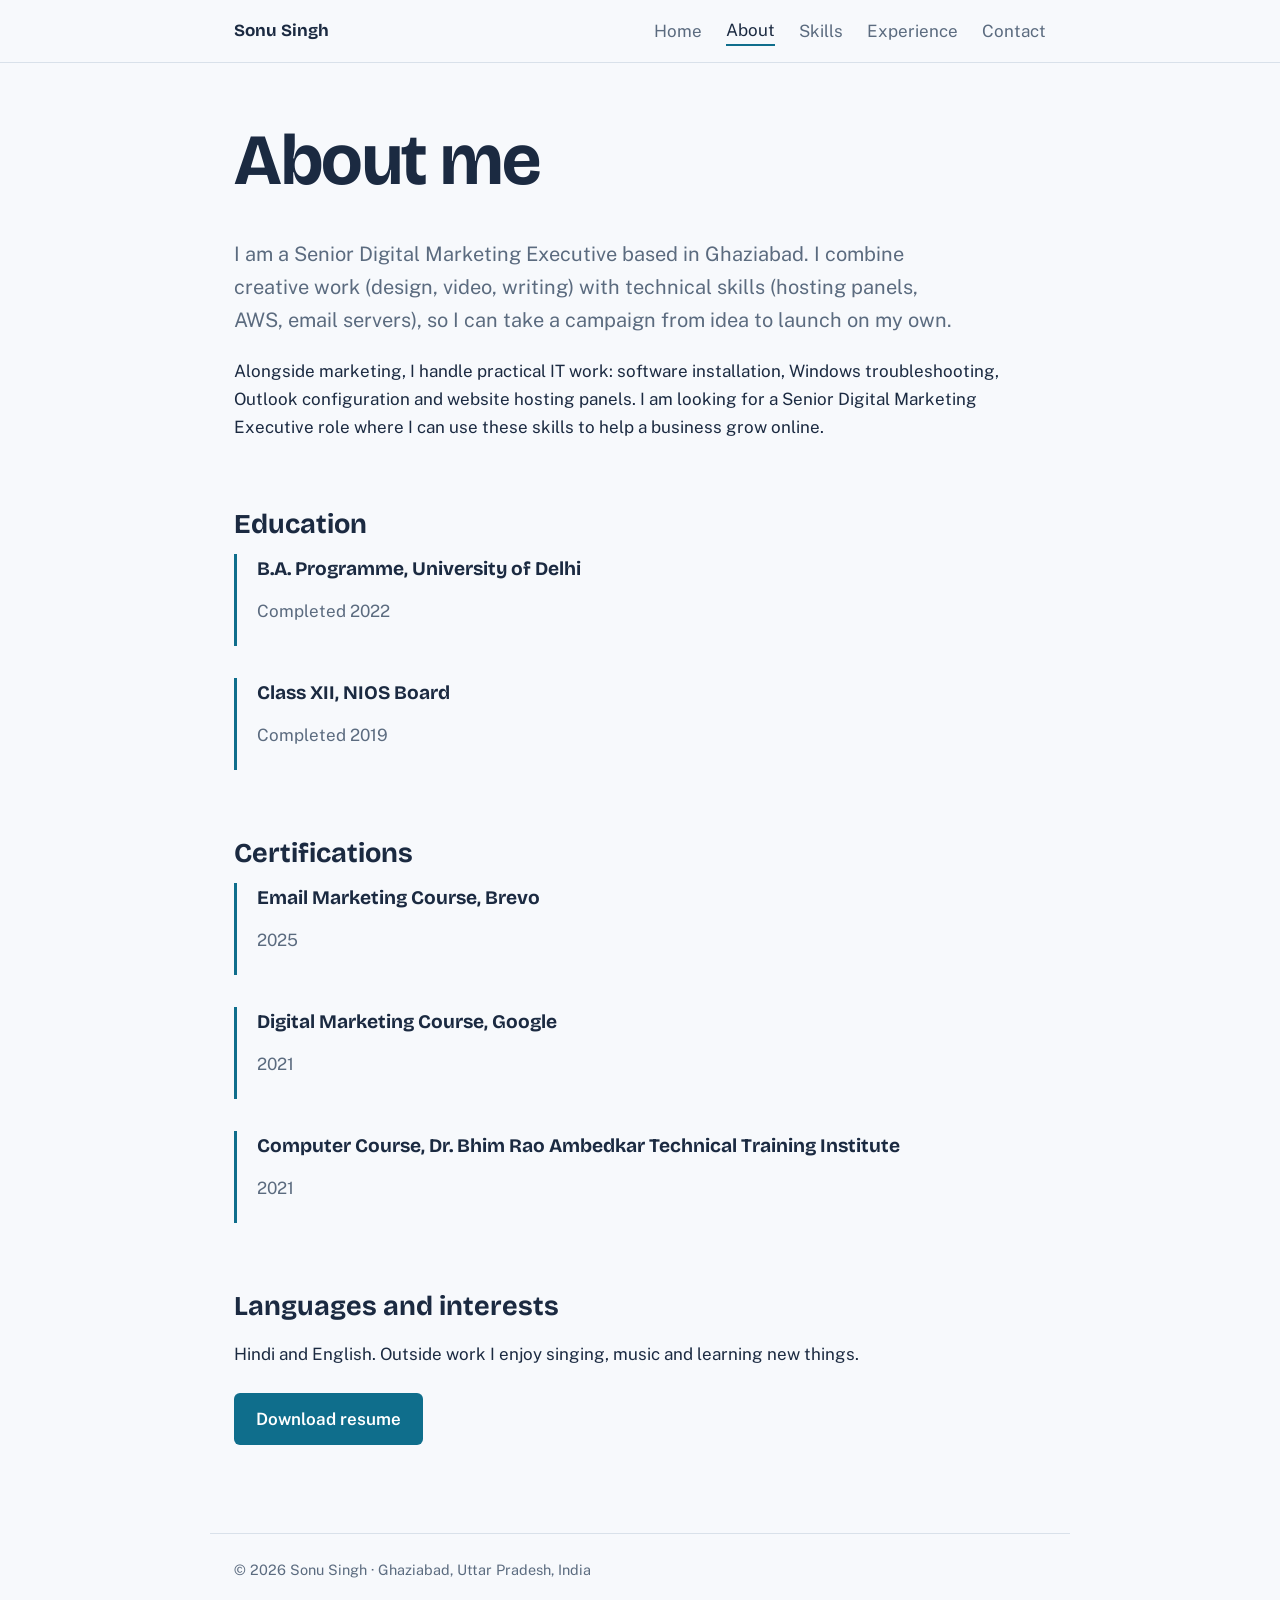
==== about.html @ 8582426d "Add files via upload" ====
<!DOCTYPE html>
<html lang="en"><head><meta charset="UTF-8"><meta name="viewport" content="width=device-width,initial-scale=1">
<title>About | Sonu Singh</title>
<meta name="description" content="Sonu Singh, Senior Digital Marketing Executive with 4+ years of experience in SEO, social media, email marketing and websites.">
<link rel="preconnect" href="https://fonts.googleapis.com"><link rel="preconnect" href="https://fonts.gstatic.com" crossorigin>
<link href="https://fonts.googleapis.com/css2?family=Bricolage+Grotesque:wght@600;700&family=Public+Sans:wght@400;600&display=swap" rel="stylesheet">
<link rel="stylesheet" href="style.css"></head><body>
<header><nav><a class="logo" href="index.html">Sonu Singh</a>
<a href="index.html">Home</a>
<a href="about.html" aria-current="page">About</a>
<a href="skills.html">Skills</a>
<a href="experience.html">Experience</a>
<a href="contact.html">Contact</a>
</nav></header>
<main>
<h1>About me</h1>
<p class="lead">I am a Senior Digital Marketing Executive based in Ghaziabad. I combine creative work (design, video, writing) with technical skills (hosting panels, AWS, email servers), so I can take a campaign from idea to launch on my own.</p>
<p>Alongside marketing, I handle practical IT work: software installation, Windows troubleshooting, Outlook configuration and website hosting panels. I am looking for a Senior Digital Marketing Executive role where I can use these skills to help a business grow online.</p>
<h2>Education</h2>
<div class="row"><h3>B.A. Programme, University of Delhi</h3><p class="meta">Completed 2022</p></div>
<div class="row"><h3>Class XII, NIOS Board</h3><p class="meta">Completed 2019</p></div>
<h2>Certifications</h2>
<div class="row"><h3>Email Marketing Course, Brevo</h3><p class="meta">2025</p></div>
<div class="row"><h3>Digital Marketing Course, Google</h3><p class="meta">2021</p></div>
<div class="row"><h3>Computer Course, Dr. Bhim Rao Ambedkar Technical Training Institute</h3><p class="meta">2021</p></div>
<h2>Languages and interests</h2>
<p>Hindi and English. Outside work I enjoy singing, music and learning new things.</p>
<a class="btn" href="resume.pdf">Download resume</a>
</main><footer>© 2026 Sonu Singh · Ghaziabad, Uttar Pradesh, India</footer></body></html>
---- style.css ----
:root{--bg:#f7f9fc;--ink:#1b2a41;--muted:#5b6b7f;--line:#d9e1ea;--accent:#0f6e8c;--surface:#fff}
@media (prefers-color-scheme:dark){:root{--bg:#10192a;--ink:#e8eef6;--muted:#9fb0c4;--line:#27374d;--accent:#5cc2e0;--surface:#16233a}}
*{box-sizing:border-box}
html{scroll-behavior:smooth}
body{margin:0;background:var(--bg);color:var(--ink);font:17px/1.65 "Public Sans",system-ui,sans-serif}
h1,h2,h3{font-family:"Bricolage Grotesque","Public Sans",sans-serif;line-height:1.15;margin:0 0 .5em}
h1{font-size:clamp(2.4rem,7vw,4.5rem);letter-spacing:-.02em}
h2{font-size:1.7rem;margin-top:2.5em}
h3{font-size:1.2rem;margin-bottom:.2em}
a{color:var(--accent)}
a:focus-visible,.btn:focus-visible{outline:3px solid var(--accent);outline-offset:3px}
header{border-bottom:1px solid var(--line)}
nav{max-width:860px;margin:auto;padding:16px 24px;display:flex;flex-wrap:wrap;gap:8px 24px;align-items:center}
nav .logo{font-family:"Bricolage Grotesque",sans-serif;font-weight:700;color:var(--ink);text-decoration:none;margin-right:auto}
nav a{text-decoration:none;color:var(--muted)}
nav a[aria-current="page"]{color:var(--ink);border-bottom:2px solid var(--accent)}
main{max-width:860px;margin:auto;padding:56px 24px 80px}
.lead{font-size:1.25rem;color:var(--muted);max-width:60ch}
.btn{display:inline-block;padding:12px 22px;border-radius:6px;background:var(--accent);color:#fff;text-decoration:none;font-weight:600;margin:8px 12px 8px 0}
.btn.alt{background:transparent;color:var(--ink);border:1px solid var(--line)}
.row{border-left:3px solid var(--accent);padding:4px 0 4px 20px;margin:0 0 32px}
.row small,.meta{color:var(--muted)}
.tags{display:flex;flex-wrap:wrap;gap:8px;padding:0;list-style:none}
.tags li{border:1px solid var(--line);background:var(--surface);padding:4px 12px;border-radius:999px;font-size:.9rem}
.hero-in{animation:in .7s ease both}
@keyframes in{from{opacity:0;transform:translateY(12px)}}
@media (prefers-reduced-motion:reduce){.hero-in{animation:none}html{scroll-behavior:auto}}
footer{max-width:860px;margin:auto;padding:24px;border-top:1px solid var(--line);color:var(--muted);font-size:.9rem}
.grid2{display:grid;grid-template-columns:repeat(auto-fit,minmax(240px,1fr));gap:8px 40px}
.grid2 h3{margin-top:1.4em}
.grid2 ul{padding-left:18px;margin:0;color:var(--muted)}
.row ul{padding-left:18px;margin:.5em 0}
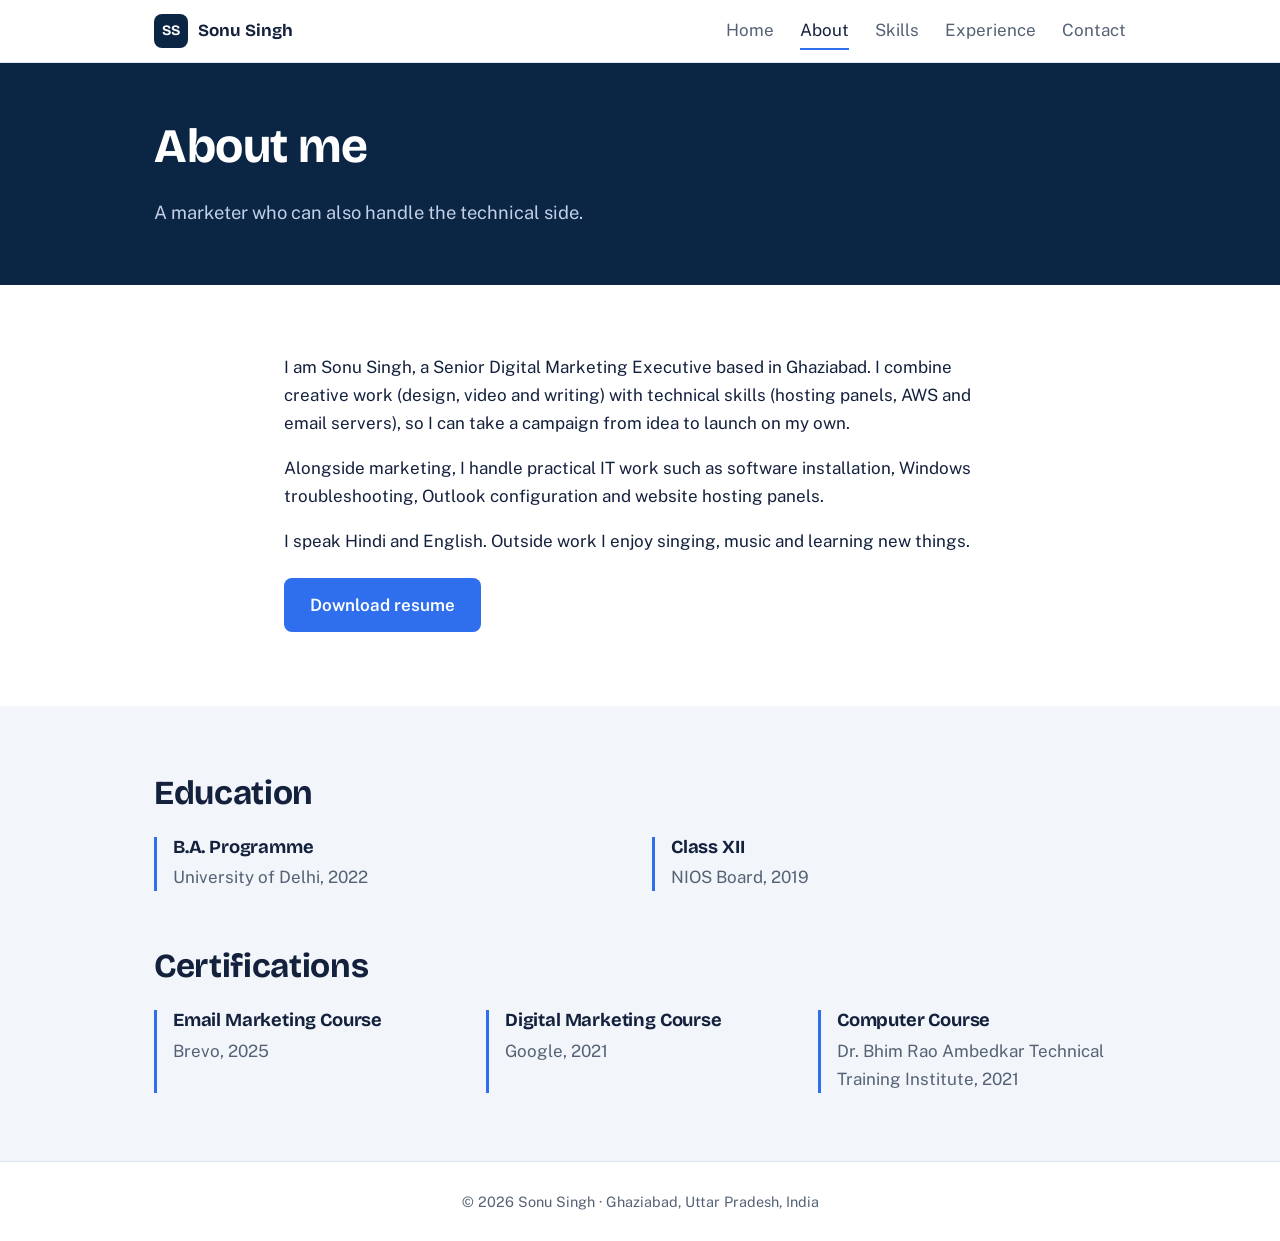
==== commit cc82566b: "Add files via upload" ====
--- a/about.html
+++ b/about.html
@@ -1,29 +1,28 @@
 <!DOCTYPE html>
 <html lang="en"><head><meta charset="UTF-8"><meta name="viewport" content="width=device-width,initial-scale=1">
-<title>About | Sonu Singh</title>
-<meta name="description" content="Sonu Singh, Senior Digital Marketing Executive with 4+ years of experience in SEO, social media, email marketing and websites.">
+<title>About | Sonu Singh, Senior Digital Marketing Executive</title>
+<meta name="description" content="Sonu Singh is a Senior Digital Marketing Executive with 4+ years of experience in SEO, social media, email marketing and website management.">
 <link rel="preconnect" href="https://fonts.googleapis.com"><link rel="preconnect" href="https://fonts.gstatic.com" crossorigin>
 <link href="https://fonts.googleapis.com/css2?family=Bricolage+Grotesque:wght@600;700&family=Public+Sans:wght@400;600&display=swap" rel="stylesheet">
 <link rel="stylesheet" href="style.css"></head><body>
-<header><nav><a class="logo" href="index.html">Sonu Singh</a>
+<header><nav><a class="logo" href="index.html"><b>SS</b>Sonu Singh</a>
 <a href="index.html">Home</a>
 <a href="about.html" aria-current="page">About</a>
 <a href="skills.html">Skills</a>
 <a href="experience.html">Experience</a>
 <a href="contact.html">Contact</a>
 </nav></header>
-<main>
-<h1>About me</h1>
-<p class="lead">I am a Senior Digital Marketing Executive based in Ghaziabad. I combine creative work (design, video, writing) with technical skills (hosting panels, AWS, email servers), so I can take a campaign from idea to launch on my own.</p>
-<p>Alongside marketing, I handle practical IT work: software installation, Windows troubleshooting, Outlook configuration and website hosting panels. I am looking for a Senior Digital Marketing Executive role where I can use these skills to help a business grow online.</p>
-<h2>Education</h2>
-<div class="row"><h3>B.A. Programme, University of Delhi</h3><p class="meta">Completed 2022</p></div>
-<div class="row"><h3>Class XII, NIOS Board</h3><p class="meta">Completed 2019</p></div>
-<h2>Certifications</h2>
-<div class="row"><h3>Email Marketing Course, Brevo</h3><p class="meta">2025</p></div>
-<div class="row"><h3>Digital Marketing Course, Google</h3><p class="meta">2021</p></div>
-<div class="row"><h3>Computer Course, Dr. Bhim Rao Ambedkar Technical Training Institute</h3><p class="meta">2021</p></div>
-<h2>Languages and interests</h2>
-<p>Hindi and English. Outside work I enjoy singing, music and learning new things.</p>
-<a class="btn" href="resume.pdf">Download resume</a>
-</main><footer>© 2026 Sonu Singh · Ghaziabad, Uttar Pradesh, India</footer></body></html>
+<div class="page-head"><div class="wrap"><h1>About me</h1><p>A marketer who can also handle the technical side.</p></div></div>
+<section class="s"><div class="wrap" style="max-width:760px">
+<p>I am Sonu Singh, a Senior Digital Marketing Executive based in Ghaziabad. I combine creative work (design, video and writing) with technical skills (hosting panels, AWS and email servers), so I can take a campaign from idea to launch on my own.</p>
+<p>Alongside marketing, I handle practical IT work such as software installation, Windows troubleshooting, Outlook configuration and website hosting panels.</p>
+<p>I speak Hindi and English. Outside work I enjoy singing, music and learning new things.</p>
+<a class="btn" href="resume.pdf">Download resume</a></div></section>
+<section class="s soft"><div class="wrap"><h2>Education</h2><div class="edu">
+<div><h3>B.A. Programme</h3><p>University of Delhi, 2022</p></div>
+<div><h3>Class XII</h3><p>NIOS Board, 2019</p></div></div>
+<h2 style="margin-top:56px">Certifications</h2><div class="edu">
+<div><h3>Email Marketing Course</h3><p>Brevo, 2025</p></div>
+<div><h3>Digital Marketing Course</h3><p>Google, 2021</p></div>
+<div><h3>Computer Course</h3><p>Dr. Bhim Rao Ambedkar Technical Training Institute, 2021</p></div></div></div></section>
+<footer>© 2026 Sonu Singh · Ghaziabad, Uttar Pradesh, India</footer></body></html>
--- a/style.css
+++ b/style.css
@@ -1,32 +1,61 @@
-:root{--bg:#f7f9fc;--ink:#1b2a41;--muted:#5b6b7f;--line:#d9e1ea;--accent:#0f6e8c;--surface:#fff}
-@media (prefers-color-scheme:dark){:root{--bg:#10192a;--ink:#e8eef6;--muted:#9fb0c4;--line:#27374d;--accent:#5cc2e0;--surface:#16233a}}
+:root{--bg:#fff;--soft:#f2f5fa;--ink:#14213d;--muted:#556275;--line:#dde4ee;--blue:#2f6fed;--navy:#0b2545;--on-blue:#fff}
+@media (prefers-color-scheme:dark){:root{--bg:#0d1626;--soft:#121e33;--ink:#e9eef7;--muted:#a3b1c6;--line:#25344e;--blue:#6d9bff;--navy:#091428;--on-blue:#0d1626}}
 *{box-sizing:border-box}
 html{scroll-behavior:smooth}
 body{margin:0;background:var(--bg);color:var(--ink);font:17px/1.65 "Public Sans",system-ui,sans-serif}
-h1,h2,h3{font-family:"Bricolage Grotesque","Public Sans",sans-serif;line-height:1.15;margin:0 0 .5em}
-h1{font-size:clamp(2.4rem,7vw,4.5rem);letter-spacing:-.02em}
-h2{font-size:1.7rem;margin-top:2.5em}
-h3{font-size:1.2rem;margin-bottom:.2em}
-a{color:var(--accent)}
-a:focus-visible,.btn:focus-visible{outline:3px solid var(--accent);outline-offset:3px}
-header{border-bottom:1px solid var(--line)}
-nav{max-width:860px;margin:auto;padding:16px 24px;display:flex;flex-wrap:wrap;gap:8px 24px;align-items:center}
-nav .logo{font-family:"Bricolage Grotesque",sans-serif;font-weight:700;color:var(--ink);text-decoration:none;margin-right:auto}
-nav a{text-decoration:none;color:var(--muted)}
-nav a[aria-current="page"]{color:var(--ink);border-bottom:2px solid var(--accent)}
-main{max-width:860px;margin:auto;padding:56px 24px 80px}
-.lead{font-size:1.25rem;color:var(--muted);max-width:60ch}
-.btn{display:inline-block;padding:12px 22px;border-radius:6px;background:var(--accent);color:#fff;text-decoration:none;font-weight:600;margin:8px 12px 8px 0}
-.btn.alt{background:transparent;color:var(--ink);border:1px solid var(--line)}
-.row{border-left:3px solid var(--accent);padding:4px 0 4px 20px;margin:0 0 32px}
-.row small,.meta{color:var(--muted)}
-.tags{display:flex;flex-wrap:wrap;gap:8px;padding:0;list-style:none}
-.tags li{border:1px solid var(--line);background:var(--surface);padding:4px 12px;border-radius:999px;font-size:.9rem}
+h1,h2,h3{font-family:"Bricolage Grotesque","Public Sans",sans-serif;line-height:1.15;margin:0 0 .5em;letter-spacing:-.01em}
+h1{font-size:clamp(2.3rem,6vw,4rem)}
+h2{font-size:clamp(1.6rem,3.5vw,2.1rem)}
+h3{font-size:1.15rem;margin-bottom:.3em}
+p{margin:0 0 1em}
+a{color:var(--blue)}
+:focus-visible{outline:3px solid var(--blue);outline-offset:3px}
+.wrap{max-width:1020px;margin:auto;padding:0 24px}
+header{position:sticky;top:0;z-index:5;background:var(--bg);border-bottom:1px solid var(--line)}
+nav{max-width:1020px;margin:auto;padding:12px 24px;display:flex;flex-wrap:wrap;gap:6px 26px;align-items:center}
+.logo{display:flex;align-items:center;gap:10px;margin-right:auto;font-family:"Bricolage Grotesque",sans-serif;font-weight:700;color:var(--ink);text-decoration:none}
+.logo b{display:grid;place-items:center;width:34px;height:34px;border-radius:8px;background:var(--navy);color:#fff;font-size:.9rem}
+nav a:not(.logo){text-decoration:none;color:var(--muted);padding:4px 0;border-bottom:2px solid transparent}
+nav a:not(.logo):hover{color:var(--ink)}
+nav a[aria-current="page"]{color:var(--ink);border-color:var(--blue)}
+.btn{display:inline-block;padding:13px 26px;border-radius:8px;background:var(--blue);color:var(--on-blue);text-decoration:none;font-weight:600;margin:6px 12px 6px 0}
+.btn.alt{background:transparent;color:inherit;border:1.5px solid currentColor}
+.hero{background:var(--navy);color:#fff;padding:84px 0}
+.hero .wrap{display:grid;grid-template-columns:1fr auto;gap:48px;align-items:center}
+.hero .btn{background:#fff;color:var(--navy)}
+.hero .btn.alt{background:transparent;color:#fff}
+.hero p.lead{color:#c3d0e6;font-size:1.2rem;max-width:56ch}
+.role{color:#8fb2ff;font-weight:600;margin-bottom:12px}
+.mono{width:180px;height:180px;border-radius:50%;border:2px solid rgba(255,255,255,.3);display:grid;place-items:center;font:700 3.6rem "Bricolage Grotesque",sans-serif;background:rgba(255,255,255,.06)}
 .hero-in{animation:in .7s ease both}
-@keyframes in{from{opacity:0;transform:translateY(12px)}}
+@keyframes in{from{opacity:0;transform:translateY(14px)}}
+.page-head{background:var(--navy);color:#fff;padding:56px 0}
+.page-head p{color:#c3d0e6;max-width:60ch;margin:0;font-size:1.15rem}
+.page-head h1{font-size:clamp(2rem,5vw,3rem)}
+section.s{padding:68px 0}
+section.soft{background:var(--soft)}
+.stats{display:grid;grid-template-columns:repeat(auto-fit,minmax(150px,1fr));gap:24px;padding:36px 0;border-bottom:1px solid var(--line)}
+.stats strong{display:block;font:700 2rem "Bricolage Grotesque",sans-serif}
+.stats span{color:var(--muted);font-size:.95rem}
+.cols{display:grid;grid-template-columns:repeat(auto-fit,minmax(280px,1fr));gap:36px 48px;margin-top:32px}
+.cols>div{border-top:3px solid var(--blue);padding-top:16px}
+.cols p,.cols li{color:var(--muted)}
+.cols ul{padding-left:18px;margin:0}
+.tags{display:flex;flex-wrap:wrap;gap:10px;padding:0;list-style:none;margin:24px 0 0}
+.tags li{padding:7px 16px;border-radius:999px;background:var(--bg);border:1px solid var(--line);font-weight:600;font-size:.95rem}
+.timeline{position:relative;margin-top:32px;padding-left:34px;border-left:2px solid var(--line)}
+.job{position:relative;margin-bottom:44px}
+.job::before{content:"";position:absolute;left:-43px;top:8px;width:16px;height:16px;border-radius:50%;background:var(--blue);border:4px solid var(--bg)}
+.job .meta{color:var(--blue);font-weight:600;margin-bottom:10px}
+.job ul{padding-left:20px;margin:0;color:var(--muted)}
+.job li{margin-bottom:6px}
+.cta{background:var(--navy);color:#fff;padding:64px 0;text-align:center}
+.cta p{color:#c3d0e6}
+.cta .btn{background:#fff;color:var(--navy)}
+.cta .btn.alt{background:transparent;color:#fff}
+.edu{display:grid;grid-template-columns:repeat(auto-fit,minmax(260px,1fr));gap:24px;margin-top:24px}
+.edu div{border-left:3px solid var(--blue);padding-left:16px}
+.edu p{margin:0;color:var(--muted)}
+footer{padding:28px 24px;text-align:center;color:var(--muted);font-size:.9rem;border-top:1px solid var(--line)}
+@media (max-width:760px){.hero{padding:56px 0}.hero .wrap{grid-template-columns:1fr}.mono{width:110px;height:110px;font-size:2.3rem;order:-1}}
 @media (prefers-reduced-motion:reduce){.hero-in{animation:none}html{scroll-behavior:auto}}
-footer{max-width:860px;margin:auto;padding:24px;border-top:1px solid var(--line);color:var(--muted);font-size:.9rem}
-.grid2{display:grid;grid-template-columns:repeat(auto-fit,minmax(240px,1fr));gap:8px 40px}
-.grid2 h3{margin-top:1.4em}
-.grid2 ul{padding-left:18px;margin:0;color:var(--muted)}
-.row ul{padding-left:18px;margin:.5em 0}
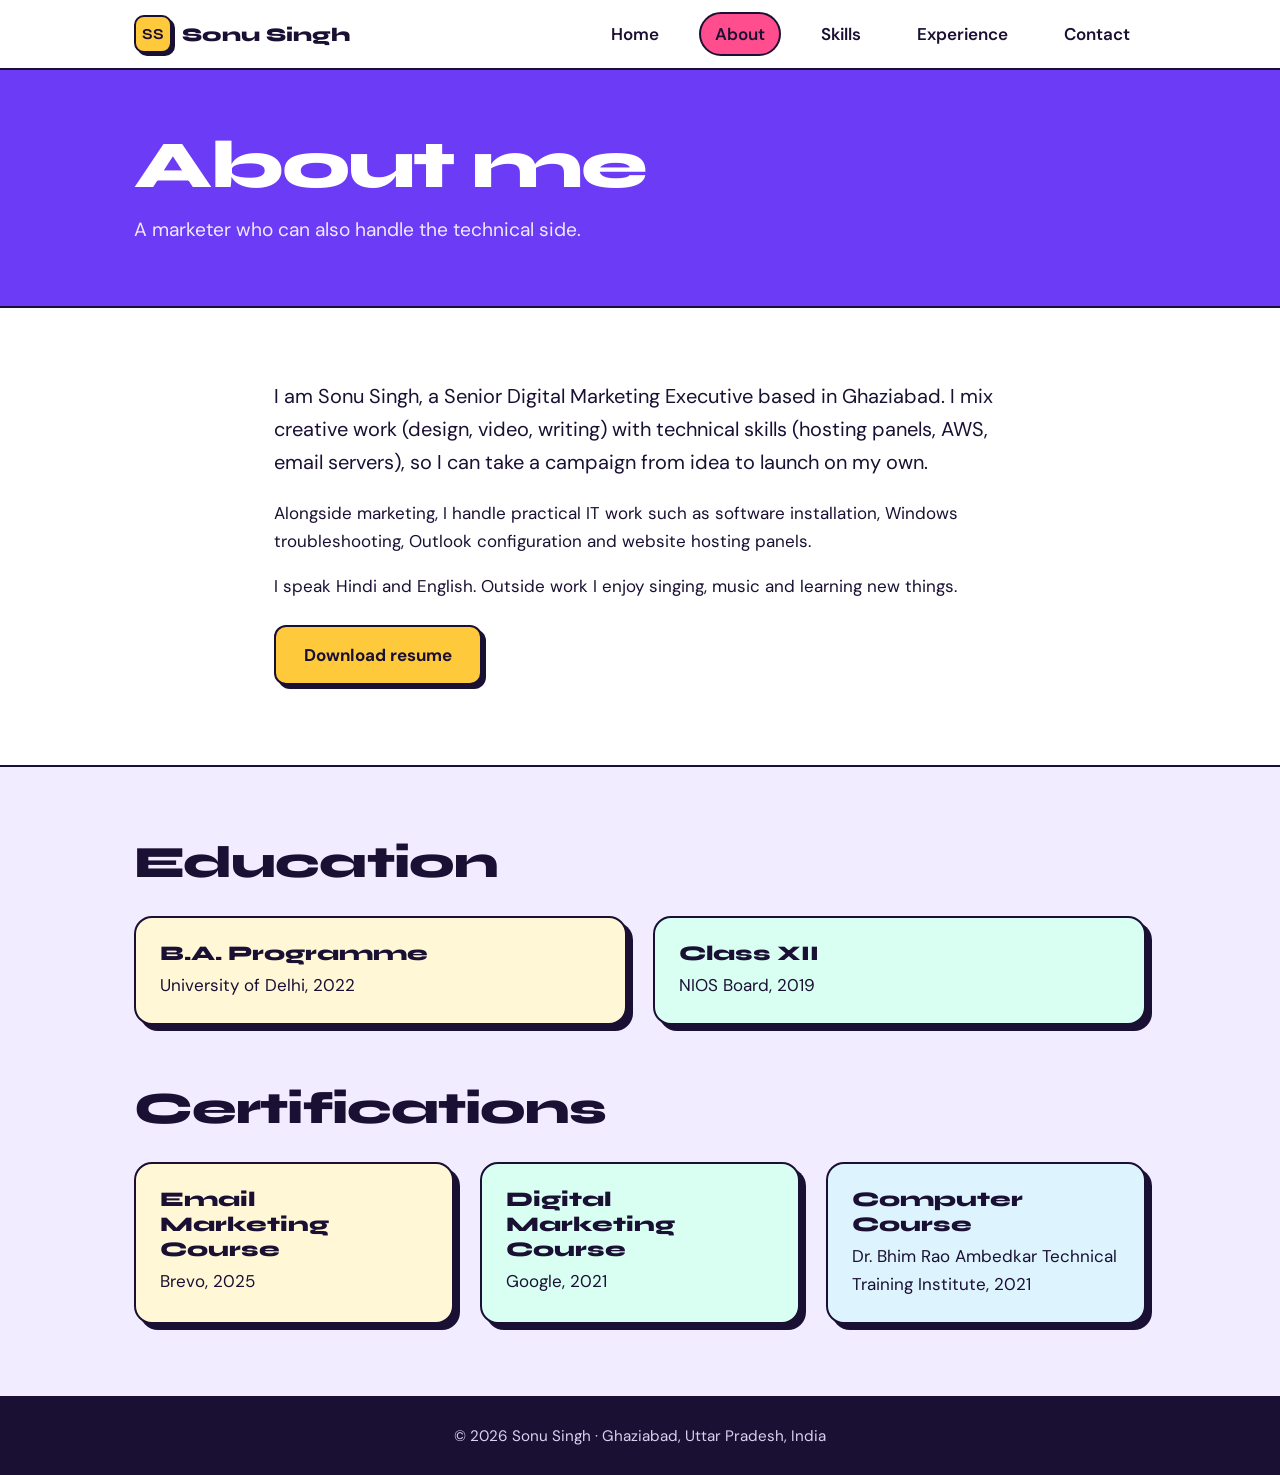
==== commit e64bf7d2: "Add files via upload" ====
--- a/about.html
+++ b/about.html
@@ -3,7 +3,7 @@
 <title>About | Sonu Singh, Senior Digital Marketing Executive</title>
 <meta name="description" content="Sonu Singh is a Senior Digital Marketing Executive with 4+ years of experience in SEO, social media, email marketing and website management.">
 <link rel="preconnect" href="https://fonts.googleapis.com"><link rel="preconnect" href="https://fonts.gstatic.com" crossorigin>
-<link href="https://fonts.googleapis.com/css2?family=Bricolage+Grotesque:wght@600;700&family=Public+Sans:wght@400;600&display=swap" rel="stylesheet">
+<link href="https://fonts.googleapis.com/css2?family=DM+Sans:wght@400;600;700&family=Syne:wght@700;800&display=swap" rel="stylesheet">
 <link rel="stylesheet" href="style.css"></head><body>
 <header><nav><a class="logo" href="index.html"><b>SS</b>Sonu Singh</a>
 <a href="index.html">Home</a>
@@ -13,16 +13,16 @@
 <a href="contact.html">Contact</a>
 </nav></header>
 <div class="page-head"><div class="wrap"><h1>About me</h1><p>A marketer who can also handle the technical side.</p></div></div>
-<section class="s"><div class="wrap" style="max-width:760px">
-<p>I am Sonu Singh, a Senior Digital Marketing Executive based in Ghaziabad. I combine creative work (design, video and writing) with technical skills (hosting panels, AWS and email servers), so I can take a campaign from idea to launch on my own.</p>
+<section class="s"><div class="wrap" style="max-width:780px">
+<p style="font-size:1.25rem">I am Sonu Singh, a Senior Digital Marketing Executive based in Ghaziabad. I mix creative work (design, video, writing) with technical skills (hosting panels, AWS, email servers), so I can take a campaign from idea to launch on my own.</p>
 <p>Alongside marketing, I handle practical IT work such as software installation, Windows troubleshooting, Outlook configuration and website hosting panels.</p>
 <p>I speak Hindi and English. Outside work I enjoy singing, music and learning new things.</p>
 <a class="btn" href="resume.pdf">Download resume</a></div></section>
-<section class="s soft"><div class="wrap"><h2>Education</h2><div class="edu">
-<div><h3>B.A. Programme</h3><p>University of Delhi, 2022</p></div>
-<div><h3>Class XII</h3><p>NIOS Board, 2019</p></div></div>
-<h2 style="margin-top:56px">Certifications</h2><div class="edu">
-<div><h3>Email Marketing Course</h3><p>Brevo, 2025</p></div>
-<div><h3>Digital Marketing Course</h3><p>Google, 2021</p></div>
-<div><h3>Computer Course</h3><p>Dr. Bhim Rao Ambedkar Technical Training Institute, 2021</p></div></div></div></section>
+<section class="s lav"><div class="wrap"><h2>Education</h2><div class="edu">
+<div class="box"><h3>B.A. Programme</h3><p>University of Delhi, 2022</p></div>
+<div class="box"><h3>Class XII</h3><p>NIOS Board, 2019</p></div></div>
+<h2 style="margin-top:60px">Certifications</h2><div class="edu">
+<div class="box"><h3>Email Marketing Course</h3><p>Brevo, 2025</p></div>
+<div class="box"><h3>Digital Marketing Course</h3><p>Google, 2021</p></div>
+<div class="box"><h3>Computer Course</h3><p>Dr. Bhim Rao Ambedkar Technical Training Institute, 2021</p></div></div></div></section>
 <footer>© 2026 Sonu Singh · Ghaziabad, Uttar Pradesh, India</footer></body></html>
--- a/style.css
+++ b/style.css
@@ -1,61 +1,70 @@
-:root{--bg:#fff;--soft:#f2f5fa;--ink:#14213d;--muted:#556275;--line:#dde4ee;--blue:#2f6fed;--navy:#0b2545;--on-blue:#fff}
-@media (prefers-color-scheme:dark){:root{--bg:#0d1626;--soft:#121e33;--ink:#e9eef7;--muted:#a3b1c6;--line:#25344e;--blue:#6d9bff;--navy:#091428;--on-blue:#0d1626}}
+:root{--ink:#1a1033;--bg:#fff;--lav:#f1ecff;--violet:#6c3bf5;--pink:#ff4d8d;--yellow:#ffc93c;--mint:#2dd4a7;--sky:#4cc9f0;--b:2.5px solid var(--ink);--sh:6px 6px 0 var(--ink)}
 *{box-sizing:border-box}
 html{scroll-behavior:smooth}
-body{margin:0;background:var(--bg);color:var(--ink);font:17px/1.65 "Public Sans",system-ui,sans-serif}
-h1,h2,h3{font-family:"Bricolage Grotesque","Public Sans",sans-serif;line-height:1.15;margin:0 0 .5em;letter-spacing:-.01em}
-h1{font-size:clamp(2.3rem,6vw,4rem)}
-h2{font-size:clamp(1.6rem,3.5vw,2.1rem)}
-h3{font-size:1.15rem;margin-bottom:.3em}
+body{margin:0;background:var(--bg);color:var(--ink);font:17px/1.65 "DM Sans",system-ui,sans-serif}
+h1,h2,h3{font-family:"Syne","DM Sans",sans-serif;line-height:1.05;margin:0 0 .5em;font-weight:800}
+h1{font-size:clamp(2.6rem,8vw,5.4rem);letter-spacing:-.03em}
+h2{font-size:clamp(1.8rem,4vw,2.8rem);letter-spacing:-.02em}
+h3{font-size:1.3rem;line-height:1.2}
 p{margin:0 0 1em}
-a{color:var(--blue)}
-:focus-visible{outline:3px solid var(--blue);outline-offset:3px}
-.wrap{max-width:1020px;margin:auto;padding:0 24px}
-header{position:sticky;top:0;z-index:5;background:var(--bg);border-bottom:1px solid var(--line)}
-nav{max-width:1020px;margin:auto;padding:12px 24px;display:flex;flex-wrap:wrap;gap:6px 26px;align-items:center}
-.logo{display:flex;align-items:center;gap:10px;margin-right:auto;font-family:"Bricolage Grotesque",sans-serif;font-weight:700;color:var(--ink);text-decoration:none}
-.logo b{display:grid;place-items:center;width:34px;height:34px;border-radius:8px;background:var(--navy);color:#fff;font-size:.9rem}
-nav a:not(.logo){text-decoration:none;color:var(--muted);padding:4px 0;border-bottom:2px solid transparent}
-nav a:not(.logo):hover{color:var(--ink)}
-nav a[aria-current="page"]{color:var(--ink);border-color:var(--blue)}
-.btn{display:inline-block;padding:13px 26px;border-radius:8px;background:var(--blue);color:var(--on-blue);text-decoration:none;font-weight:600;margin:6px 12px 6px 0}
-.btn.alt{background:transparent;color:inherit;border:1.5px solid currentColor}
-.hero{background:var(--navy);color:#fff;padding:84px 0}
-.hero .wrap{display:grid;grid-template-columns:1fr auto;gap:48px;align-items:center}
-.hero .btn{background:#fff;color:var(--navy)}
-.hero .btn.alt{background:transparent;color:#fff}
-.hero p.lead{color:#c3d0e6;font-size:1.2rem;max-width:56ch}
-.role{color:#8fb2ff;font-weight:600;margin-bottom:12px}
-.mono{width:180px;height:180px;border-radius:50%;border:2px solid rgba(255,255,255,.3);display:grid;place-items:center;font:700 3.6rem "Bricolage Grotesque",sans-serif;background:rgba(255,255,255,.06)}
-.hero-in{animation:in .7s ease both}
-@keyframes in{from{opacity:0;transform:translateY(14px)}}
-.page-head{background:var(--navy);color:#fff;padding:56px 0}
-.page-head p{color:#c3d0e6;max-width:60ch;margin:0;font-size:1.15rem}
-.page-head h1{font-size:clamp(2rem,5vw,3rem)}
-section.s{padding:68px 0}
-section.soft{background:var(--soft)}
-.stats{display:grid;grid-template-columns:repeat(auto-fit,minmax(150px,1fr));gap:24px;padding:36px 0;border-bottom:1px solid var(--line)}
-.stats strong{display:block;font:700 2rem "Bricolage Grotesque",sans-serif}
-.stats span{color:var(--muted);font-size:.95rem}
-.cols{display:grid;grid-template-columns:repeat(auto-fit,minmax(280px,1fr));gap:36px 48px;margin-top:32px}
-.cols>div{border-top:3px solid var(--blue);padding-top:16px}
-.cols p,.cols li{color:var(--muted)}
-.cols ul{padding-left:18px;margin:0}
-.tags{display:flex;flex-wrap:wrap;gap:10px;padding:0;list-style:none;margin:24px 0 0}
-.tags li{padding:7px 16px;border-radius:999px;background:var(--bg);border:1px solid var(--line);font-weight:600;font-size:.95rem}
-.timeline{position:relative;margin-top:32px;padding-left:34px;border-left:2px solid var(--line)}
-.job{position:relative;margin-bottom:44px}
-.job::before{content:"";position:absolute;left:-43px;top:8px;width:16px;height:16px;border-radius:50%;background:var(--blue);border:4px solid var(--bg)}
-.job .meta{color:var(--blue);font-weight:600;margin-bottom:10px}
-.job ul{padding-left:20px;margin:0;color:var(--muted)}
-.job li{margin-bottom:6px}
-.cta{background:var(--navy);color:#fff;padding:64px 0;text-align:center}
-.cta p{color:#c3d0e6}
-.cta .btn{background:#fff;color:var(--navy)}
-.cta .btn.alt{background:transparent;color:#fff}
-.edu{display:grid;grid-template-columns:repeat(auto-fit,minmax(260px,1fr));gap:24px;margin-top:24px}
-.edu div{border-left:3px solid var(--blue);padding-left:16px}
-.edu p{margin:0;color:var(--muted)}
-footer{padding:28px 24px;text-align:center;color:var(--muted);font-size:.9rem;border-top:1px solid var(--line)}
-@media (max-width:760px){.hero{padding:56px 0}.hero .wrap{grid-template-columns:1fr}.mono{width:110px;height:110px;font-size:2.3rem;order:-1}}
-@media (prefers-reduced-motion:reduce){.hero-in{animation:none}html{scroll-behavior:auto}}
+a{color:var(--violet);font-weight:600}
+:focus-visible{outline:3px solid var(--pink);outline-offset:3px}
+.wrap{max-width:1060px;margin:auto;padding:0 24px}
+header{position:sticky;top:0;z-index:5;background:var(--bg);border-bottom:var(--b)}
+nav{max-width:1060px;margin:auto;padding:12px 24px;display:flex;flex-wrap:wrap;gap:8px 24px;align-items:center}
+.logo{display:flex;align-items:center;gap:10px;margin-right:auto;font:800 1.2rem "Syne",sans-serif;color:var(--ink);text-decoration:none}
+.logo b{display:grid;place-items:center;width:38px;height:38px;background:var(--yellow);border:var(--b);border-radius:10px;box-shadow:3px 3px 0 var(--ink);font-size:.95rem}
+nav a:not(.logo){text-decoration:none;color:var(--ink);font-weight:600;padding:6px 14px;border-radius:999px;border:2.5px solid transparent}
+nav a:not(.logo):hover{background:var(--lav)}
+nav a[aria-current="page"]{background:var(--pink);border-color:var(--ink)}
+.btn{display:inline-block;padding:14px 28px;border-radius:12px;background:var(--yellow);color:var(--ink);text-decoration:none;font-weight:700;border:var(--b);box-shadow:4px 4px 0 var(--ink);margin:8px 14px 8px 0;transition:transform .15s,box-shadow .15s}
+.btn:hover{transform:translate(3px,3px);box-shadow:1px 1px 0 var(--ink)}
+.btn.alt{background:#fff}
+.hero{background:var(--violet);color:#fff;padding:80px 0 96px;overflow:hidden}
+.hero .wrap{display:grid;grid-template-columns:1.25fr 1fr;gap:40px;align-items:center}
+.hero .tag{display:inline-block;background:var(--mint);color:var(--ink);font-weight:700;padding:6px 16px;border:var(--b);border-radius:999px;margin-bottom:22px}
+.hero p.lead{font-size:1.2rem;max-width:50ch;color:#efe9ff}
+.art{position:relative;height:380px}
+.st{position:absolute;display:grid;place-items:center;border:var(--b);box-shadow:var(--sh);color:var(--ink);font:800 1.3rem "Syne",sans-serif;text-align:center}
+.s1{width:210px;height:210px;border-radius:50%;background:var(--yellow);left:50%;top:0;transform:translateX(-30%) rotate(-8deg);font-size:2.6rem;line-height:1}
+.s1 small{display:block;font:600 .95rem "DM Sans",sans-serif}
+.s2{background:var(--pink);padding:14px 28px;border-radius:14px;left:0;top:150px;transform:rotate(-6deg)}
+.s3{background:var(--mint);padding:14px 28px;border-radius:999px;left:35%;top:235px;transform:rotate(5deg)}
+.s4{background:var(--sky);padding:14px 28px;border-radius:14px;right:0;top:170px;transform:rotate(7deg)}
+.s5{background:#fff;padding:12px 24px;border-radius:999px;left:8%;top:320px;transform:rotate(3deg)}
+.marq{background:var(--yellow);border-block:var(--b);overflow:hidden;white-space:nowrap}
+.marq div{display:inline-block;padding:14px 0;font:800 1.15rem "Syne",sans-serif;animation:m 28s linear infinite}
+.marq span{margin:0 22px}
+@keyframes m{to{transform:translateX(-50%)}}
+.page-head{background:var(--violet);color:#fff;padding:60px 0;border-bottom:var(--b)}
+.page-head h1{font-size:clamp(2.4rem,7vw,4.2rem);margin-bottom:.2em}
+.page-head p{margin:0;font-size:1.2rem;color:#efe9ff;max-width:56ch}
+section.s{padding:72px 0}
+.lav{background:var(--lav);border-block:var(--b)}
+.stats,.blocks,.edu{display:grid;grid-template-columns:repeat(auto-fit,minmax(220px,1fr));gap:26px;margin-top:30px}
+.box{border:var(--b);border-radius:18px;box-shadow:var(--sh);padding:24px;background:#fff}
+.box p,.box ul{margin:0}
+.box ul{padding-left:18px}
+.blocks>:nth-child(4n+1),.stats>:nth-child(4n+1){background:var(--yellow)}
+.blocks>:nth-child(4n+2),.stats>:nth-child(4n+2){background:var(--pink)}
+.blocks>:nth-child(4n+3),.stats>:nth-child(4n+3){background:var(--mint)}
+.blocks>:nth-child(4n+4),.stats>:nth-child(4n+4){background:var(--sky)}
+.stats strong{display:block;font:800 3rem/1 "Syne",sans-serif;margin-bottom:6px}
+.stats{margin-top:-52px;position:relative}
+.tags{display:flex;flex-wrap:wrap;gap:12px;padding:0;list-style:none;margin:28px 0 0}
+.tags li{padding:8px 18px;border:var(--b);border-radius:999px;font-weight:700;box-shadow:3px 3px 0 var(--ink);background:#fff}
+.tags li:nth-child(5n+1){background:var(--yellow)}.tags li:nth-child(5n+2){background:var(--pink)}.tags li:nth-child(5n+3){background:var(--mint)}.tags li:nth-child(5n+4){background:var(--sky)}.tags li:nth-child(5n){background:#d9ccff}
+.job{margin-bottom:34px;padding:0;overflow:hidden}
+.job header{position:static;background:var(--pink);padding:18px 24px;border-bottom:var(--b)}
+.job:nth-child(2n) header{background:var(--sky)}
+.job header h3{margin:0}
+.job header p{margin:4px 0 0;font-weight:600}
+.job ul{padding:22px 24px 8px 44px;margin:0}
+.job li{margin-bottom:8px}
+.cta{background:var(--pink);border-top:var(--b);padding:72px 0;text-align:center}
+.cta p{font-size:1.15rem}
+.edu .box:nth-child(3n+1){background:#fff7d6}.edu .box:nth-child(3n+2){background:#d9fff3}.edu .box:nth-child(3n){background:#ddf4ff}
+.edu h3{margin-bottom:.2em}
+footer{background:var(--ink);color:#d9d2ee;text-align:center;padding:26px 24px;font-size:.95rem}
+@media (max-width:820px){.hero .wrap{grid-template-columns:1fr}.art{height:300px}.s1{width:160px;height:160px;font-size:2rem;left:55%}.s2{top:120px}.s3{top:190px}.s4{top:130px}.s5{top:250px}}
+@media (prefers-reduced-motion:reduce){.marq div{animation:none}html{scroll-behavior:auto}.btn{transition:none}}
